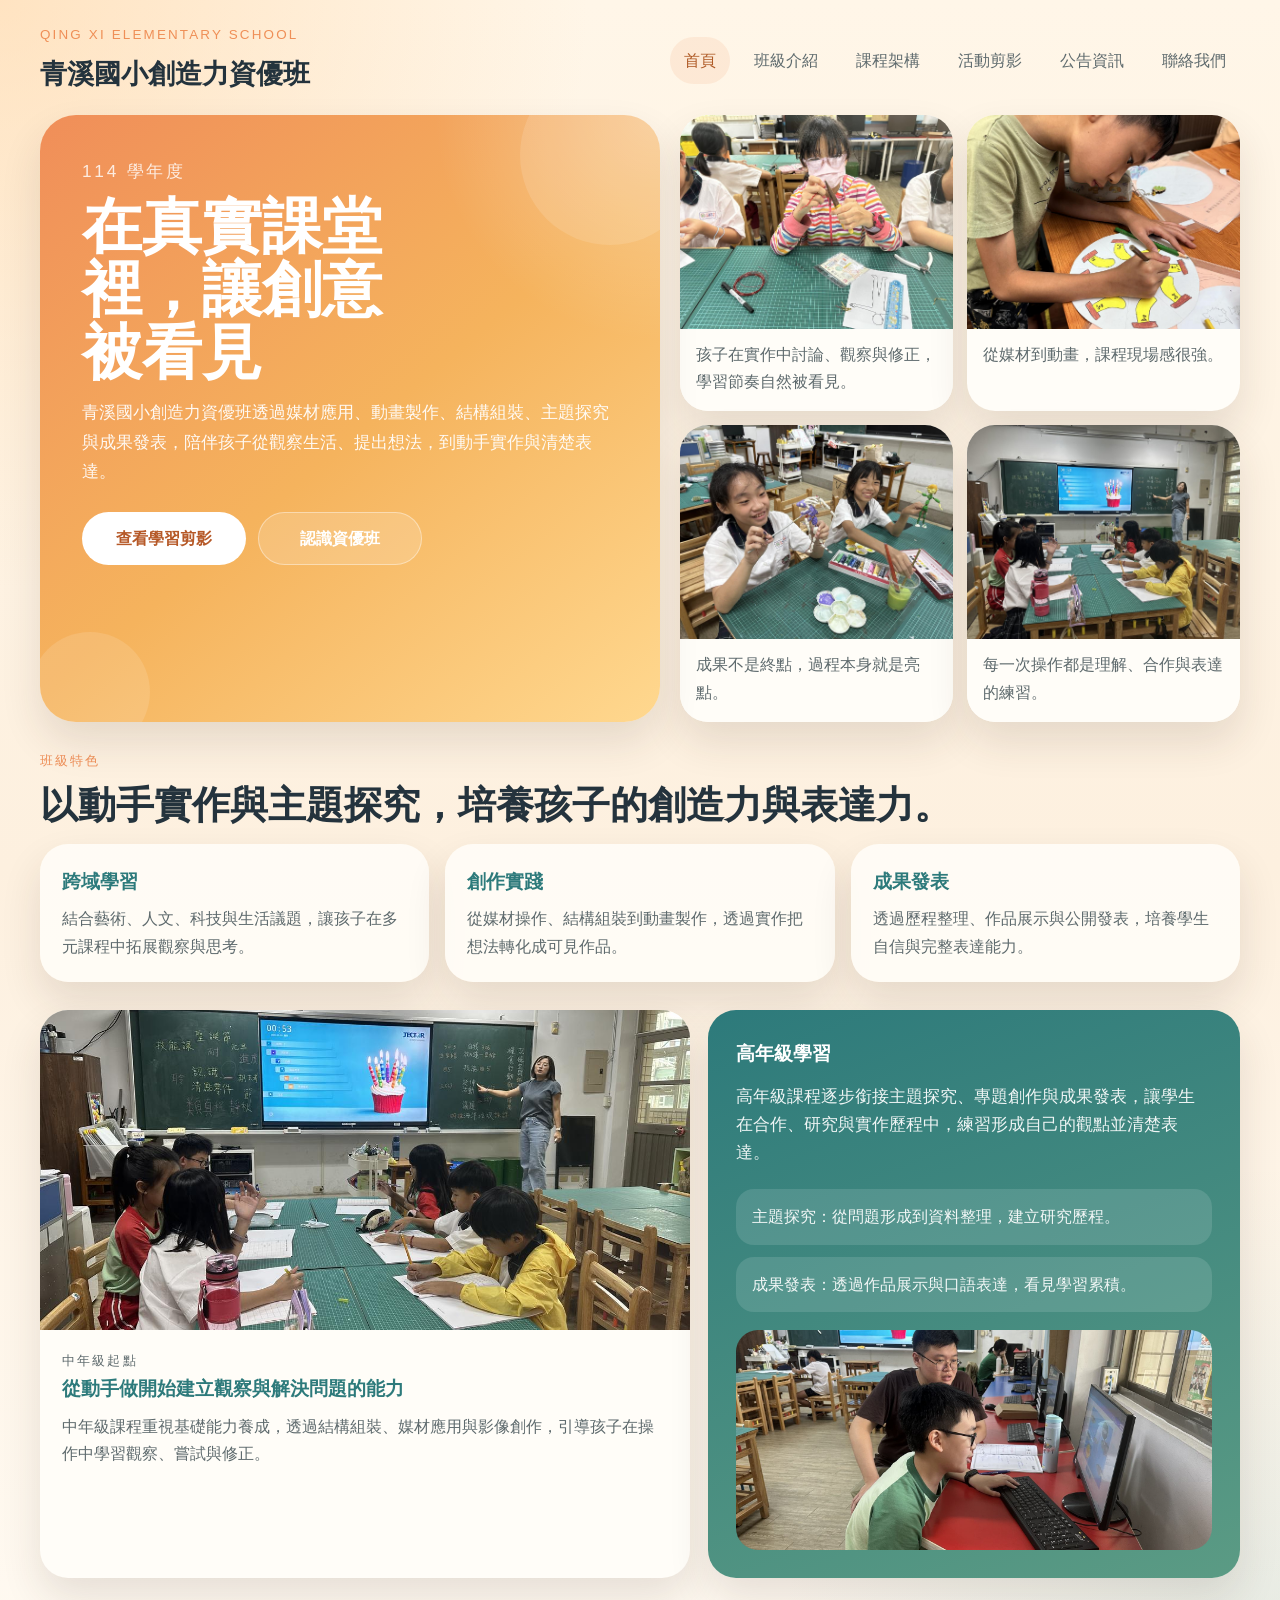
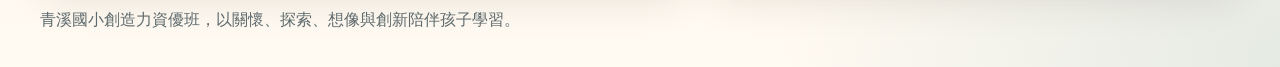
==== index.html @ 67974e44 "Add files via upload" ====
<!DOCTYPE html>
<html lang="zh-Hant">
<head>
  <meta charset="UTF-8">
  <meta name="viewport" content="width=device-width, initial-scale=1.0">
  <title>青溪國小創造力資優班</title>
  <style>
    :root {
      --cream: #fff7ec;
      --peach: #ffd7a8;
      --melon: #ef8f57;
      --teal: #2d7a7b;
      --leaf: #6d915e;
      --ink: #24333d;
      --muted: #5e6a6d;
      --paper: #fffdf8;
      --shadow: 0 20px 40px rgba(55, 45, 32, 0.12);
      --radius: 30px;
    }

    * { box-sizing: border-box; }
    body {
      margin: 0;
      background:
        radial-gradient(circle at top left, rgba(255, 215, 168, 0.6), transparent 28%),
        radial-gradient(circle at bottom right, rgba(45, 122, 123, 0.12), transparent 24%),
        linear-gradient(180deg, #fff6e8, #fdf0df 52%, #fffaf2);
      color: var(--ink);
      font-family: "Microsoft JhengHei", "PingFang TC", sans-serif;
      line-height: 1.7;
    }

    a { color: inherit; text-decoration: none; }
    .wrap { width: min(1200px, calc(100% - 30px)); margin: 0 auto; }

    .site-header, .site-footer { width: min(1200px, calc(100% - 30px)); margin: 0 auto; }
    .site-header {
      display: flex;
      justify-content: space-between;
      align-items: center;
      gap: 24px;
      padding: 24px 0 18px;
    }

    .brand-block { display: grid; gap: 4px; }
    .eyebrow {
      margin: 0;
      font-size: 0.84rem;
      letter-spacing: 0.16em;
      color: var(--melon);
      text-transform: uppercase;
    }
    .brand {
      font-family: "Microsoft JhengHei", "PingFang TC", sans-serif;
      font-size: 1.7rem;
      font-weight: 800;
    }

    .site-nav {
      display: flex;
      flex-wrap: wrap;
      gap: 10px;
      justify-content: flex-end;
    }
    .site-nav a {
      padding: 10px 14px;
      border-radius: 999px;
      color: var(--muted);
    }
    .site-nav a.active,
    .site-nav a:hover {
      background: rgba(239, 143, 87, 0.12);
      color: #af5a26;
    }

    .hero {
      display: grid;
      grid-template-columns: 1.05fr 0.95fr;
      gap: 20px;
      margin-bottom: 28px;
      align-items: stretch;
    }

    .hero-copy {
      padding: 42px;
      border-radius: 36px;
      background:
        radial-gradient(circle at top right, rgba(255,255,255,0.34), transparent 26%),
        linear-gradient(140deg, #f08e59, #f5b35d 52%, #ffd88f);
      color: #fff;
      box-shadow: var(--shadow);
      position: relative;
      overflow: hidden;
    }

    .hero-copy::before,
    .hero-copy::after {
      content: "";
      position: absolute;
      border-radius: 50%;
      background: rgba(255, 255, 255, 0.12);
    }

    .hero-copy::before {
      width: 180px;
      height: 180px;
      top: -50px;
      right: -40px;
    }

    .hero-copy::after {
      width: 120px;
      height: 120px;
      bottom: -30px;
      left: -10px;
    }

    .hero-copy .eyebrow { color: rgba(255,255,255,0.82); }
    .hero-copy h1 {
      margin: 10px 0 14px;
      font-size: clamp(2.4rem, 4.7vw, 4.6rem);
      line-height: 1.04;
      max-width: 9ch;
    }

    .hero-copy p {
      margin: 0;
      max-width: 620px;
      color: rgba(255,255,255,0.92);
      font-size: 1.08rem;
    }

    .hero-actions {
      display: flex;
      flex-wrap: wrap;
      gap: 12px;
      margin-top: 26px;
    }

    .button {
      display: inline-flex;
      align-items: center;
      justify-content: center;
      min-width: 164px;
      padding: 12px 18px;
      border-radius: 999px;
      font-weight: 800;
    }

    .button.primary { background: #fff; color: #b65928; }
    .button.secondary { background: rgba(255,255,255,0.16); color: #fff; border: 1px solid rgba(255,255,255,0.4); }

    .hero-collage {
      display: grid;
      grid-template-columns: repeat(2, minmax(0, 1fr));
      gap: 14px;
    }

    .hero-collage figure,
    .story-card,
    .snapshot-card,
    .quote-card {
      margin: 0;
      border-radius: 28px;
      background: var(--paper);
      box-shadow: var(--shadow);
      overflow: hidden;
    }

    .hero-collage img {
      width: 100%;
      height: 214px;
      object-fit: cover;
      display: block;
    }

    .hero-collage figcaption {
      padding: 12px 16px 16px;
      color: var(--muted);
      background: #fffdf8;
    }

    .section { margin-bottom: 28px; }
    .section-head { margin-bottom: 18px; }
    .section-head h2 {
      margin: 10px 0 0;
      font-size: clamp(1.9rem, 3vw, 3.1rem);
      line-height: 1.12;
    }

    .story-grid {
      display: grid;
      grid-template-columns: 1fr 1fr 1fr;
      gap: 16px;
    }

    .story-card {
      padding: 22px;
      background: rgba(255, 253, 248, 0.9);
    }

    .story-card h3,
    .snapshot-card h3 {
      margin: 0 0 8px;
      color: var(--teal);
    }
    .story-card p,
    .snapshot-card p,
    .quote-card p { margin: 0; color: var(--muted); }

    .snapshot-layout {
      display: grid;
      grid-template-columns: 1.1fr 0.9fr;
      gap: 18px;
      align-items: stretch;
    }

    .snapshot-card {
      padding: 0;
      overflow: hidden;
    }

    .snapshot-card img {
      width: 100%;
      height: 320px;
      object-fit: cover;
      display: block;
    }

    .snapshot-card .copy {
      padding: 20px 22px 24px;
    }

    .quote-card {
      padding: 28px;
      background: linear-gradient(160deg, #2d7a7b, #5b9b84);
      color: #fff;
      align-self: stretch;
      display: flex;
      flex-direction: column;
      justify-content: space-between;
    }

    .quote-points {
      display: grid;
      gap: 12px;
      margin-top: 22px;
    }

    .quote-points span {
      display: block;
      padding: 14px 16px;
      border-radius: 18px;
      background: rgba(255, 255, 255, 0.12);
      color: rgba(255, 255, 255, 0.92);
    }

    .quote-card img {
      display: block;
      width: 100%;
      height: 220px;
      margin-top: 18px;
      border-radius: 22px;
      object-fit: cover;
      object-position: center 35%;
    }

    .quote-card p {
      color: rgba(255,255,255,0.92);
      font-size: 1.04rem;
    }

    .quote-card strong {
      display: block;
      margin-bottom: 12px;
      font-size: 1.2rem;
    }

    .site-footer {
      padding: 0 0 34px;
      color: var(--muted);
    }

    @media (max-width: 920px) {
      .hero, .story-grid, .snapshot-layout { grid-template-columns: 1fr; }
      .hero-collage { grid-template-columns: repeat(2, minmax(0, 1fr)); }
      .hero-copy { padding: 32px 26px; }
    }

    @media (max-width: 620px) {
      .hero-collage { grid-template-columns: 1fr; }
    }
  </style>
</head>
<body>
  <header class="site-header">
    <div class="brand-block">
      <p class="eyebrow">Qing Xi Elementary School</p>
      <a class="brand" href="index.html">青溪國小創造力資優班</a>
    </div>
    <nav class="site-nav">
      <a class="active" href="index.html">首頁</a>
      <a href="about.html">班級介紹</a>
      <a href="curriculum.html">課程架構</a>
      <a href="highlights.html">活動剪影</a>
      <a href="notices.html">公告資訊</a>
      <a href="contact.html">聯絡我們</a>
    </nav>
  </header>

  <main class="wrap">
    <section class="hero">
      <div class="hero-copy">
        <p class="eyebrow">114 學年度</p>
        <h1>在真實課堂裡，讓創意被看見</h1>
        <p>青溪國小創造力資優班透過媒材應用、動畫製作、結構組裝、主題探究與成果發表，陪伴孩子從觀察生活、提出想法，到動手實作與清楚表達。</p>
        <div class="hero-actions">
          <a class="button primary" href="highlights.html">查看學習剪影</a>
          <a class="button secondary" href="about.html">認識資優班</a>
        </div>
      </div>
      <div class="hero-collage">
        <figure>
          <img src="assets/img-people-making-web.jpg" alt="學生創作課堂">
          <figcaption>孩子在實作中討論、觀察與修正，學習節奏自然被看見。</figcaption>
        </figure>
        <figure>
          <img src="assets/img-animation-web.jpg" alt="動畫製作課程">
          <figcaption>從媒材到動畫，課程現場感很強。</figcaption>
        </figure>
        <figure>
          <img src="assets/img-painting-dolls-web.jpg" alt="人偶彩繪課程">
          <figcaption>成果不是終點，過程本身就是亮點。</figcaption>
        </figure>
        <figure>
          <img src="assets/img-structure-web.jpg" alt="結構組裝課程">
          <figcaption>每一次操作都是理解、合作與表達的練習。</figcaption>
        </figure>
      </div>
    </section>

    <section class="section">
      <div class="section-head">
        <p class="eyebrow">班級特色</p>
        <h2>以動手實作與主題探究，培養孩子的創造力與表達力。</h2>
      </div>
      <div class="story-grid">
        <article class="story-card">
          <h3>跨域學習</h3>
          <p>結合藝術、人文、科技與生活議題，讓孩子在多元課程中拓展觀察與思考。</p>
        </article>
        <article class="story-card">
          <h3>創作實踐</h3>
          <p>從媒材操作、結構組裝到動畫製作，透過實作把想法轉化成可見作品。</p>
        </article>
        <article class="story-card">
          <h3>成果發表</h3>
          <p>透過歷程整理、作品展示與公開發表，培養學生自信與完整表達能力。</p>
        </article>
      </div>
    </section>

    <section class="section">
      <div class="snapshot-layout">
        <article class="snapshot-card">
          <img src="assets/img-structure-web.jpg" alt="結構組裝學習現場" loading="lazy">
          <div class="copy">
            <p class="eyebrow">中年級起點</p>
            <h3>從動手做開始建立觀察與解決問題的能力</h3>
            <p>中年級課程重視基礎能力養成，透過結構組裝、媒材應用與影像創作，引導孩子在操作中學習觀察、嘗試與修正。</p>
          </div>
        </article>
        <article class="quote-card">
          <div>
            <strong>高年級學習</strong>
            <p>高年級課程逐步銜接主題探究、專題創作與成果發表，讓學生在合作、研究與實作歷程中，練習形成自己的觀點並清楚表達。</p>
          </div>
          <div class="quote-points">
            <span>主題探究：從問題形成到資料整理，建立研究歷程。</span>
            <span>成果發表：透過作品展示與口語表達，看見學習累積。</span>
          </div>
          <img src="assets/img-grad-project.jpg" alt="高年級專題學習紀錄" loading="lazy">
        </article>
      </div>
    </section>
  </main>

  <footer class="site-footer">
    青溪國小創造力資優班，以關懷、探索、想像與創新陪伴孩子學習。
  </footer>
</body>
</html>
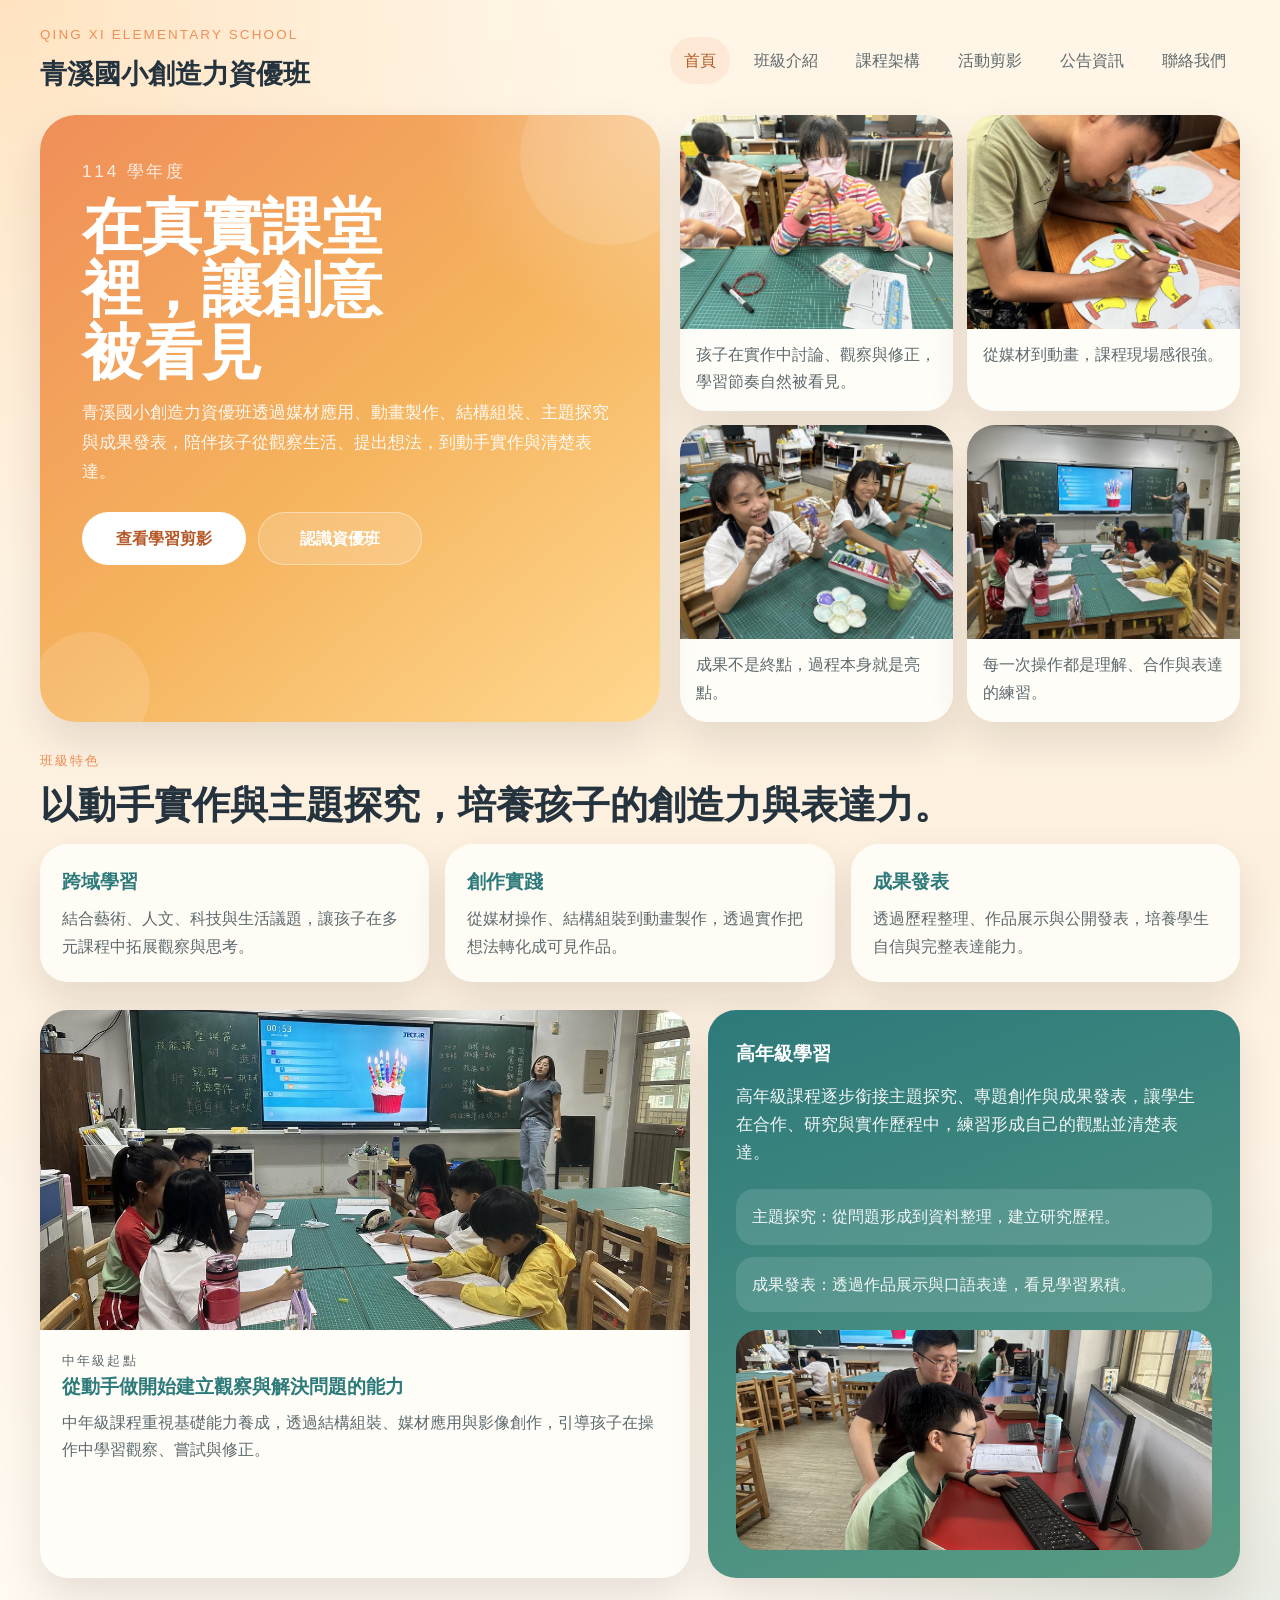
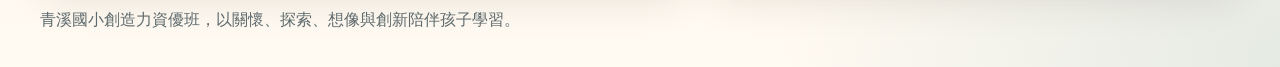
==== commit fa889b29: "Add files via upload" ====
--- a/index.html
+++ b/index.html
@@ -231,6 +231,12 @@
       padding: 20px 22px 24px;
     }
 
+    .snapshot-card h3 {
+      font-size: 1.2rem;
+      font-weight: 800;
+      line-height: 1.45;
+    }
+
     .quote-card {
       padding: 28px;
       background: linear-gradient(160deg, #2d7a7b, #5b9b84);
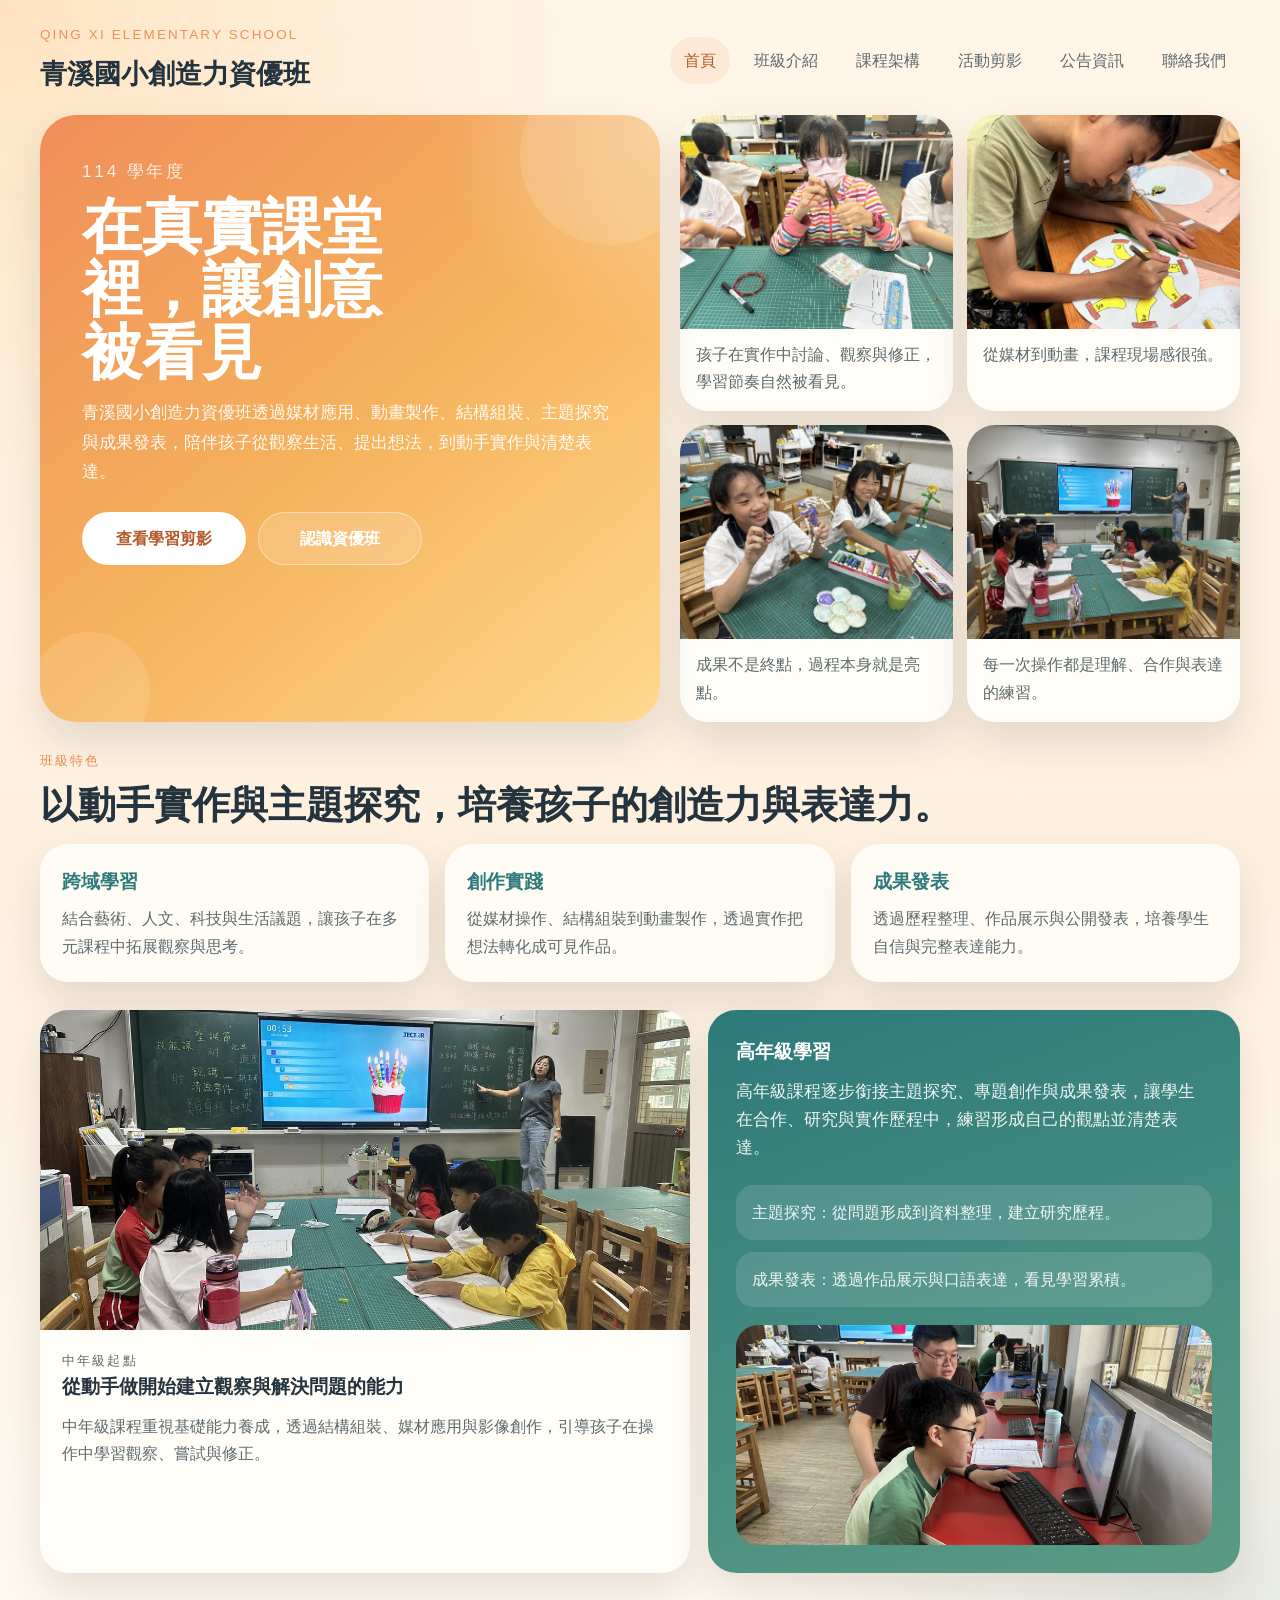
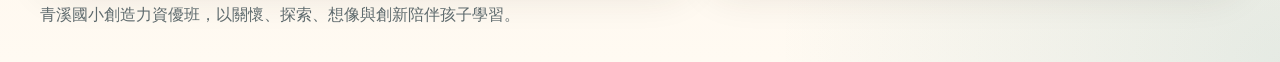
==== commit 3aae7842: "Add files via upload" ====
--- a/index.html
+++ b/index.html
@@ -231,7 +231,11 @@
       padding: 20px 22px 24px;
     }
 
-    .snapshot-card h3 {
+    .card-heading,
+    .snapshot-card h3,
+    .quote-card strong {
+      display: block;
+      margin: 0 0 12px;
       font-size: 1.2rem;
       font-weight: 800;
       line-height: 1.45;
@@ -372,13 +376,13 @@
           <img src="assets/img-structure-web.jpg" alt="結構組裝學習現場" loading="lazy">
           <div class="copy">
             <p class="eyebrow">中年級起點</p>
-            <h3>從動手做開始建立觀察與解決問題的能力</h3>
+            <strong class="card-heading">從動手做開始建立觀察與解決問題的能力</strong>
             <p>中年級課程重視基礎能力養成，透過結構組裝、媒材應用與影像創作，引導孩子在操作中學習觀察、嘗試與修正。</p>
           </div>
         </article>
         <article class="quote-card">
           <div>
-            <strong>高年級學習</strong>
+            <strong class="card-heading">高年級學習</strong>
             <p>高年級課程逐步銜接主題探究、專題創作與成果發表，讓學生在合作、研究與實作歷程中，練習形成自己的觀點並清楚表達。</p>
           </div>
           <div class="quote-points">
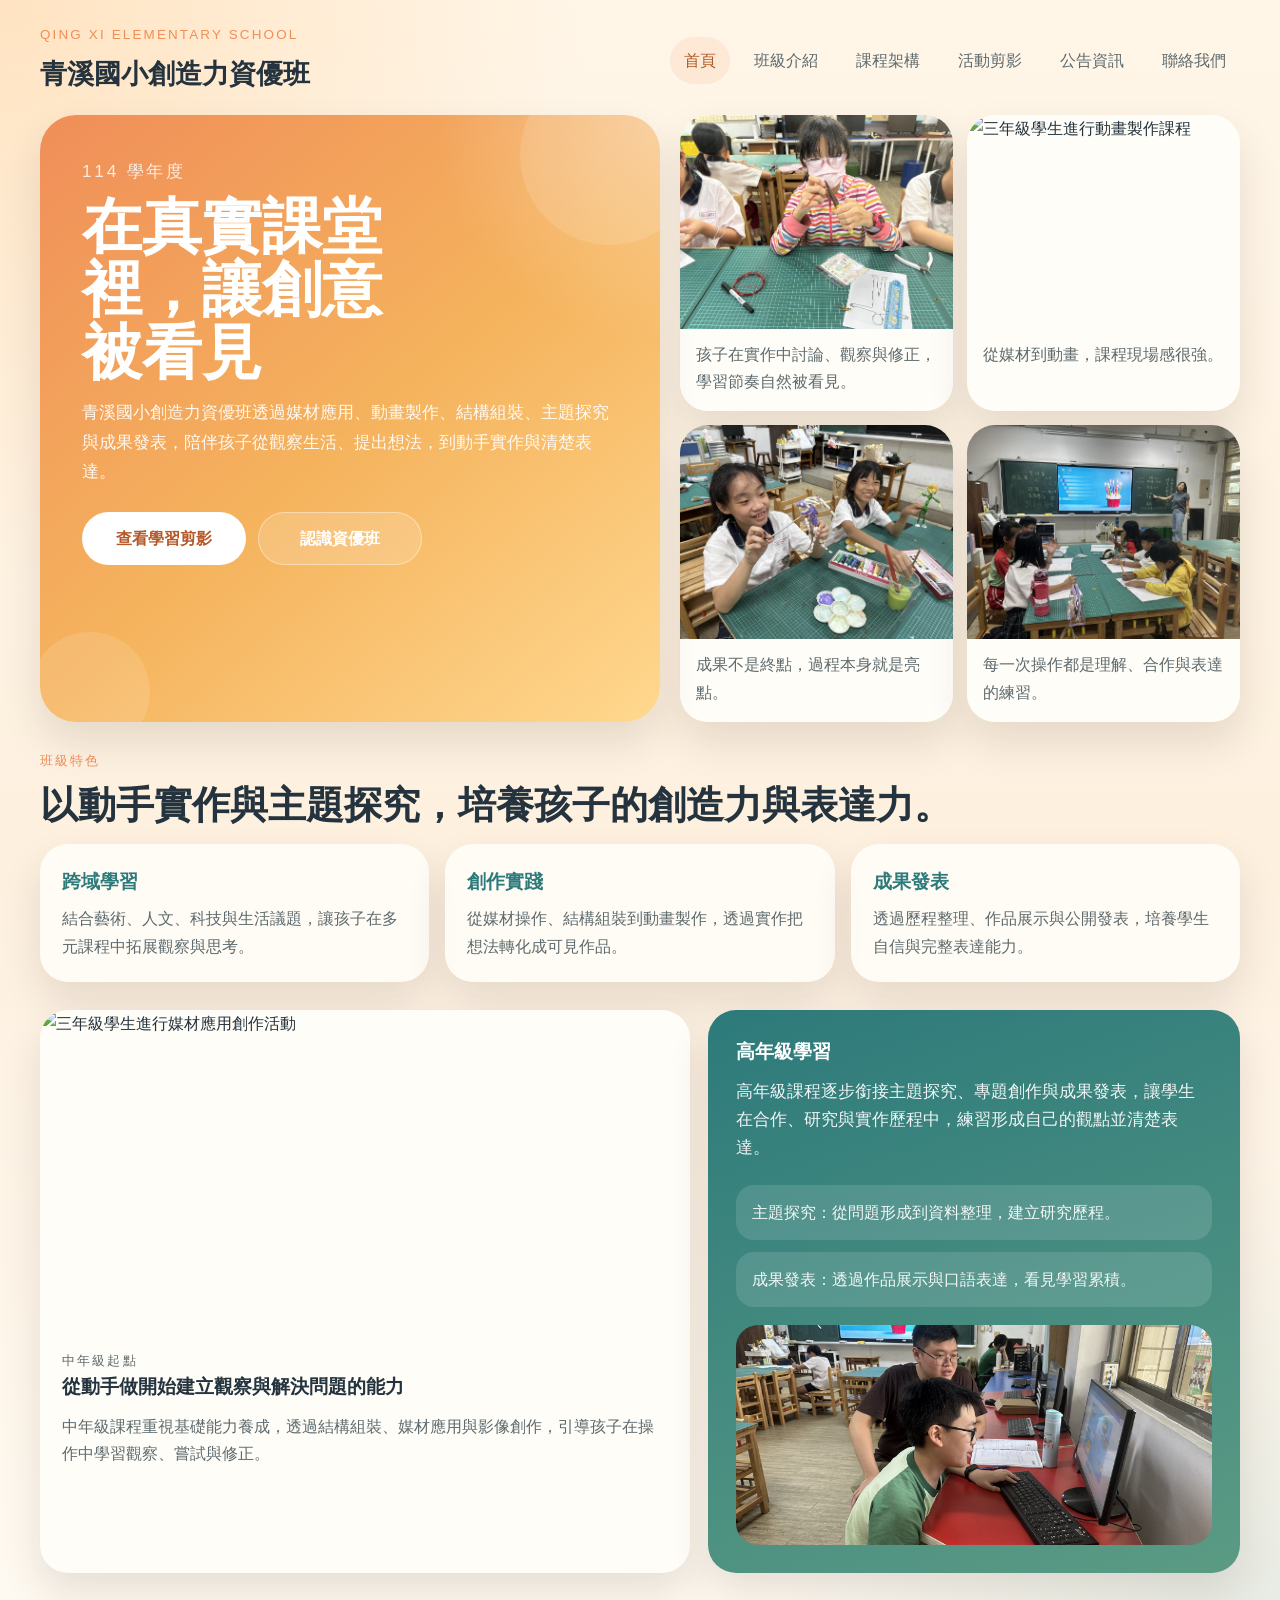
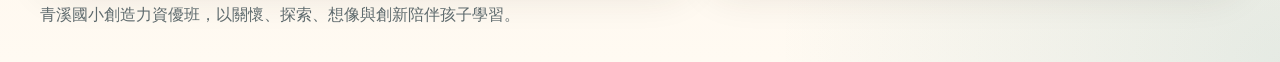
==== commit 32a01ab2: "Add files via upload" ====
--- a/index.html
+++ b/index.html
@@ -335,7 +335,11 @@
           <figcaption>孩子在實作中討論、觀察與修正，學習節奏自然被看見。</figcaption>
         </figure>
         <figure>
-          <img src="assets/img-animation-web.jpg" alt="動畫製作課程">
+          <img
+            src="assets/img-animation-random-1.jpg"
+            alt="三年級學生進行動畫製作課程"
+            data-random-group="animation"
+          >
           <figcaption>從媒材到動畫，課程現場感很強。</figcaption>
         </figure>
         <figure>
@@ -373,7 +377,12 @@
     <section class="section">
       <div class="snapshot-layout">
         <article class="snapshot-card">
-          <img src="assets/img-structure-web.jpg" alt="結構組裝學習現場" loading="lazy">
+          <img
+            src="assets/img-media-random-1.jpg"
+            alt="三年級學生進行媒材應用創作活動"
+            data-random-group="media"
+            loading="lazy"
+          >
           <div class="copy">
             <p class="eyebrow">中年級起點</p>
             <strong class="card-heading">從動手做開始建立觀察與解決問題的能力</strong>
@@ -398,5 +407,6 @@
   <footer class="site-footer">
     青溪國小創造力資優班，以關懷、探索、想像與創新陪伴孩子學習。
   </footer>
+  <script src="assets/random-images.js"></script>
 </body>
 </html>
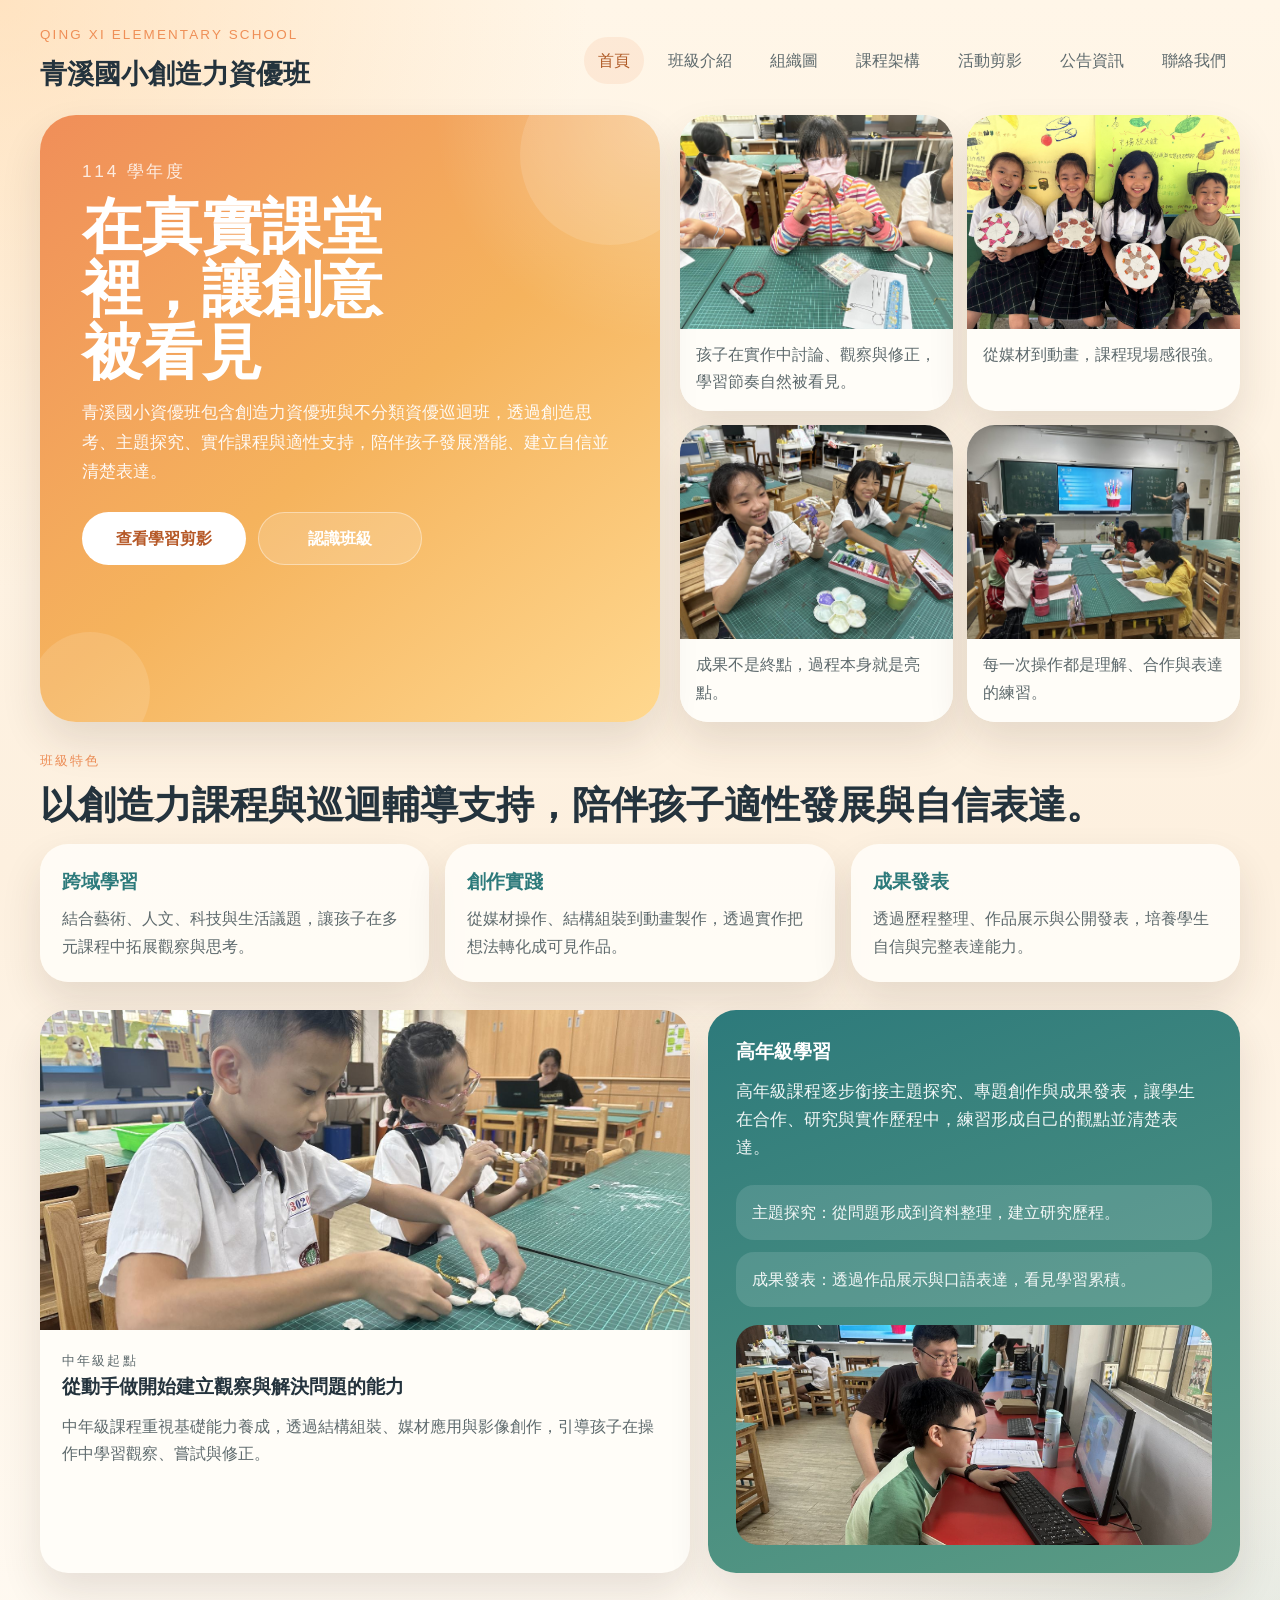
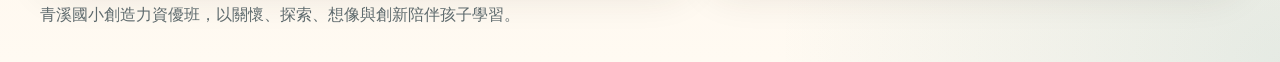
==== commit f3428079: "Add files via upload" ====
--- a/index.html
+++ b/index.html
@@ -311,6 +311,7 @@
     <nav class="site-nav">
       <a class="active" href="index.html">首頁</a>
       <a href="about.html">班級介紹</a>
+      <a href="organization.html">組織圖</a>
       <a href="curriculum.html">課程架構</a>
       <a href="highlights.html">活動剪影</a>
       <a href="notices.html">公告資訊</a>
@@ -323,10 +324,10 @@
       <div class="hero-copy">
         <p class="eyebrow">114 學年度</p>
         <h1>在真實課堂裡，讓創意被看見</h1>
-        <p>青溪國小創造力資優班透過媒材應用、動畫製作、結構組裝、主題探究與成果發表，陪伴孩子從觀察生活、提出想法，到動手實作與清楚表達。</p>
+        <p>青溪國小資優班包含創造力資優班與不分類資優巡迴班，透過創造思考、主題探究、實作課程與適性支持，陪伴孩子發展潛能、建立自信並清楚表達。</p>
         <div class="hero-actions">
           <a class="button primary" href="highlights.html">查看學習剪影</a>
-          <a class="button secondary" href="about.html">認識資優班</a>
+          <a class="button secondary" href="about.html">認識班級</a>
         </div>
       </div>
       <div class="hero-collage">
@@ -356,7 +357,7 @@
     <section class="section">
       <div class="section-head">
         <p class="eyebrow">班級特色</p>
-        <h2>以動手實作與主題探究，培養孩子的創造力與表達力。</h2>
+        <h2>以創造力課程與巡迴輔導支持，陪伴孩子適性發展與自信表達。</h2>
       </div>
       <div class="story-grid">
         <article class="story-card">
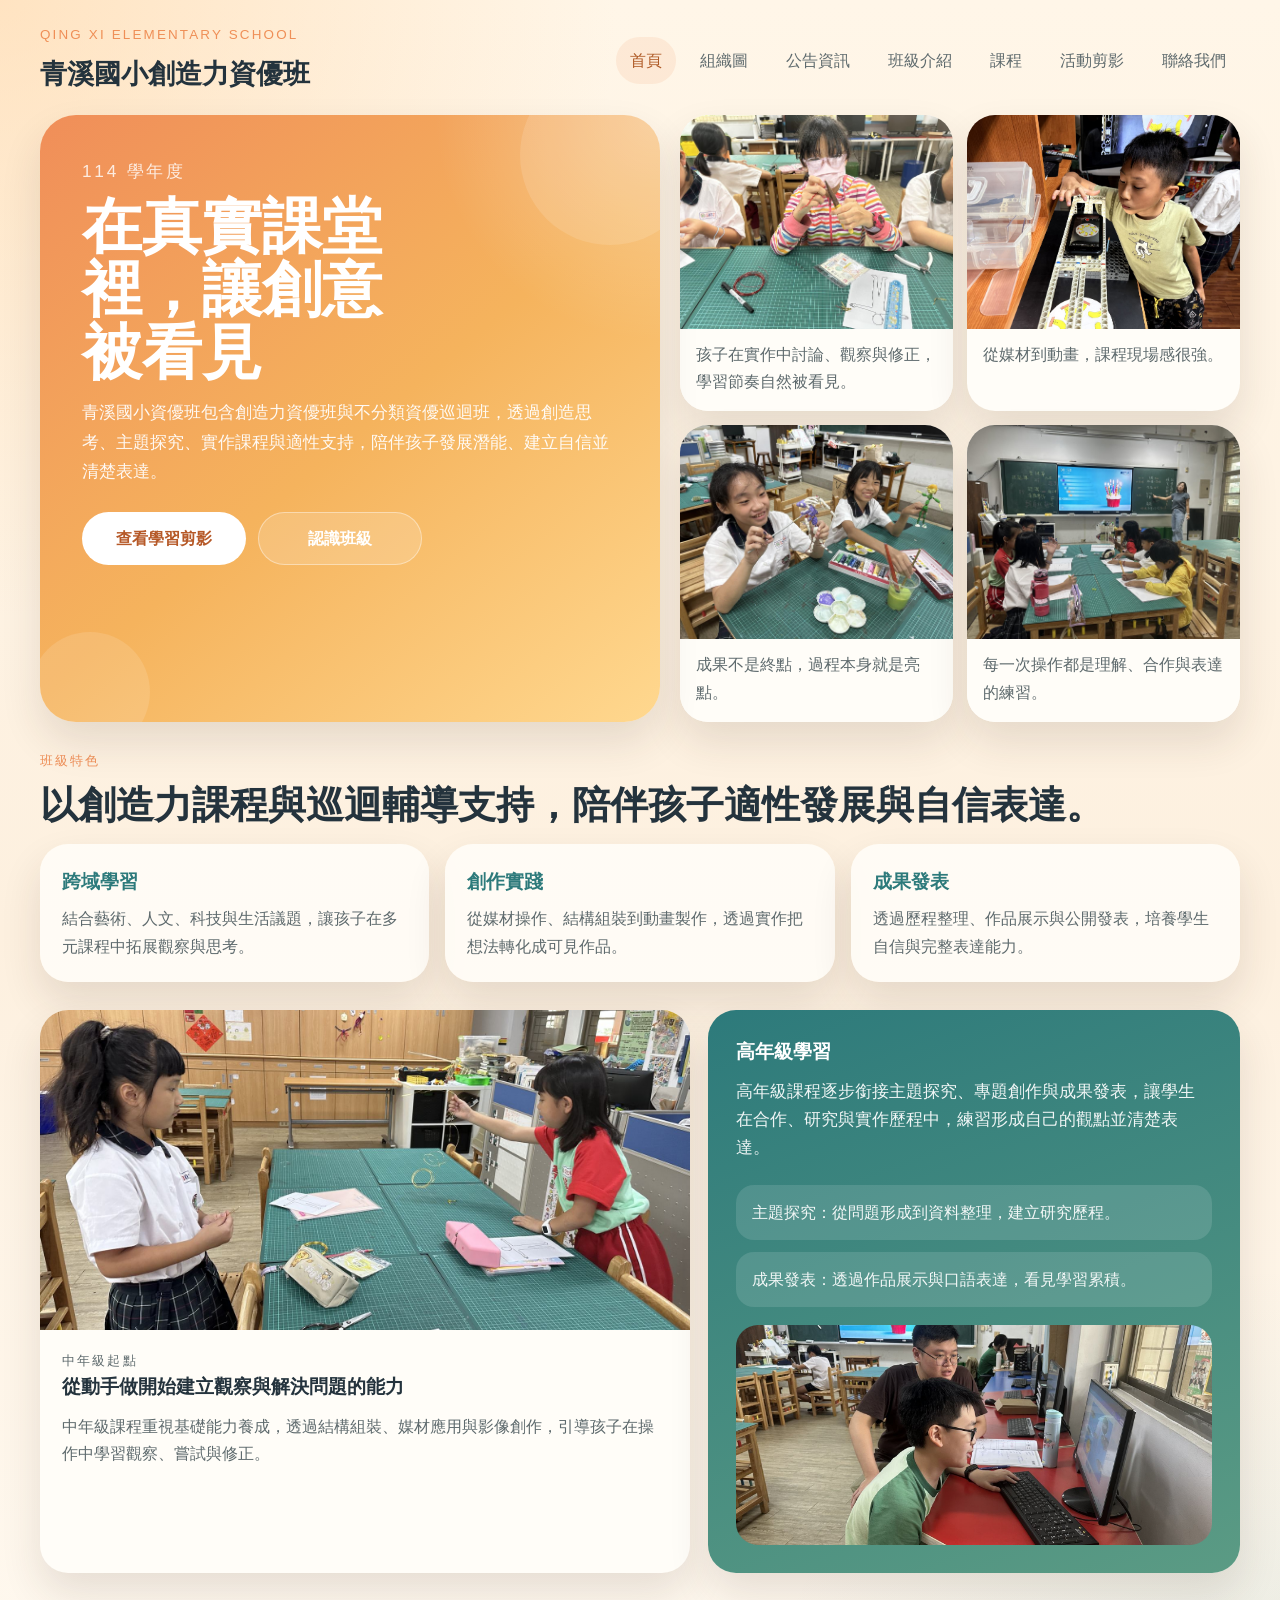
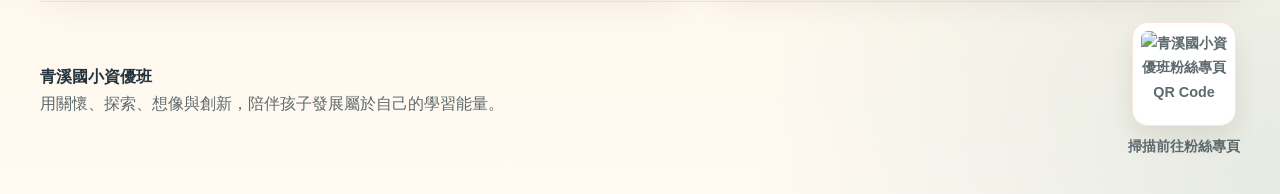
==== commit 3153bd22: "Add files via upload" ====
--- a/index.html
+++ b/index.html
@@ -287,14 +287,53 @@
     }
 
     .site-footer {
-      padding: 0 0 34px;
+      display: flex;
+      align-items: center;
+      justify-content: space-between;
+      gap: 20px;
+      padding: 20px 0 36px;
       color: var(--muted);
+      border-top: 1px solid rgba(239, 143, 87, 0.18);
+      margin-top: 4px;
+    }
+
+    .footer-title {
+      margin: 0 0 6px;
+      color: var(--ink);
+      font-weight: 800;
+    }
+
+    .site-footer p {
+      margin: 0;
+    }
+
+    .footer-qr {
+      display: grid;
+      justify-items: center;
+      gap: 8px;
+      flex: 0 0 auto;
+      color: var(--forest);
+      font-size: 0.9rem;
+      font-weight: 700;
+      text-align: center;
+    }
+
+    .footer-qr img {
+      width: 104px;
+      height: 104px;
+      padding: 8px;
+      border-radius: 16px;
+      background: #fff;
+      border: 1px solid rgba(239, 143, 87, 0.22);
+      box-shadow: 0 12px 24px rgba(55, 45, 32, 0.1);
     }
 
     @media (max-width: 920px) {
       .hero, .story-grid, .snapshot-layout { grid-template-columns: 1fr; }
       .hero-collage { grid-template-columns: repeat(2, minmax(0, 1fr)); }
       .hero-copy { padding: 32px 26px; }
+      .site-footer { flex-direction: column; align-items: flex-start; }
+      .footer-qr { justify-items: start; text-align: left; }
     }
 
     @media (max-width: 620px) {
@@ -310,11 +349,11 @@
     </div>
     <nav class="site-nav">
       <a class="active" href="index.html">首頁</a>
+      <a href="organization.html">組織圖</a>
+      <a href="notices.html">公告資訊</a>
       <a href="about.html">班級介紹</a>
-      <a href="organization.html">組織圖</a>
-      <a href="curriculum.html">課程架構</a>
+      <a href="curriculum.html">課程</a>
       <a href="highlights.html">活動剪影</a>
-      <a href="notices.html">公告資訊</a>
       <a href="contact.html">聯絡我們</a>
     </nav>
   </header>
@@ -406,7 +445,14 @@
   </main>
 
   <footer class="site-footer">
-    青溪國小創造力資優班，以關懷、探索、想像與創新陪伴孩子學習。
+    <div>
+      <p class="footer-title">青溪國小資優班</p>
+      <p>用關懷、探索、想像與創新，陪伴孩子發展屬於自己的學習能量。</p>
+    </div>
+    <div class="footer-qr">
+      <img src="assets/fan-page-qr.png" alt="青溪國小資優班粉絲專頁 QR Code">
+      <p>掃描前往粉絲專頁</p>
+    </div>
   </footer>
   <script src="assets/random-images.js"></script>
 </body>
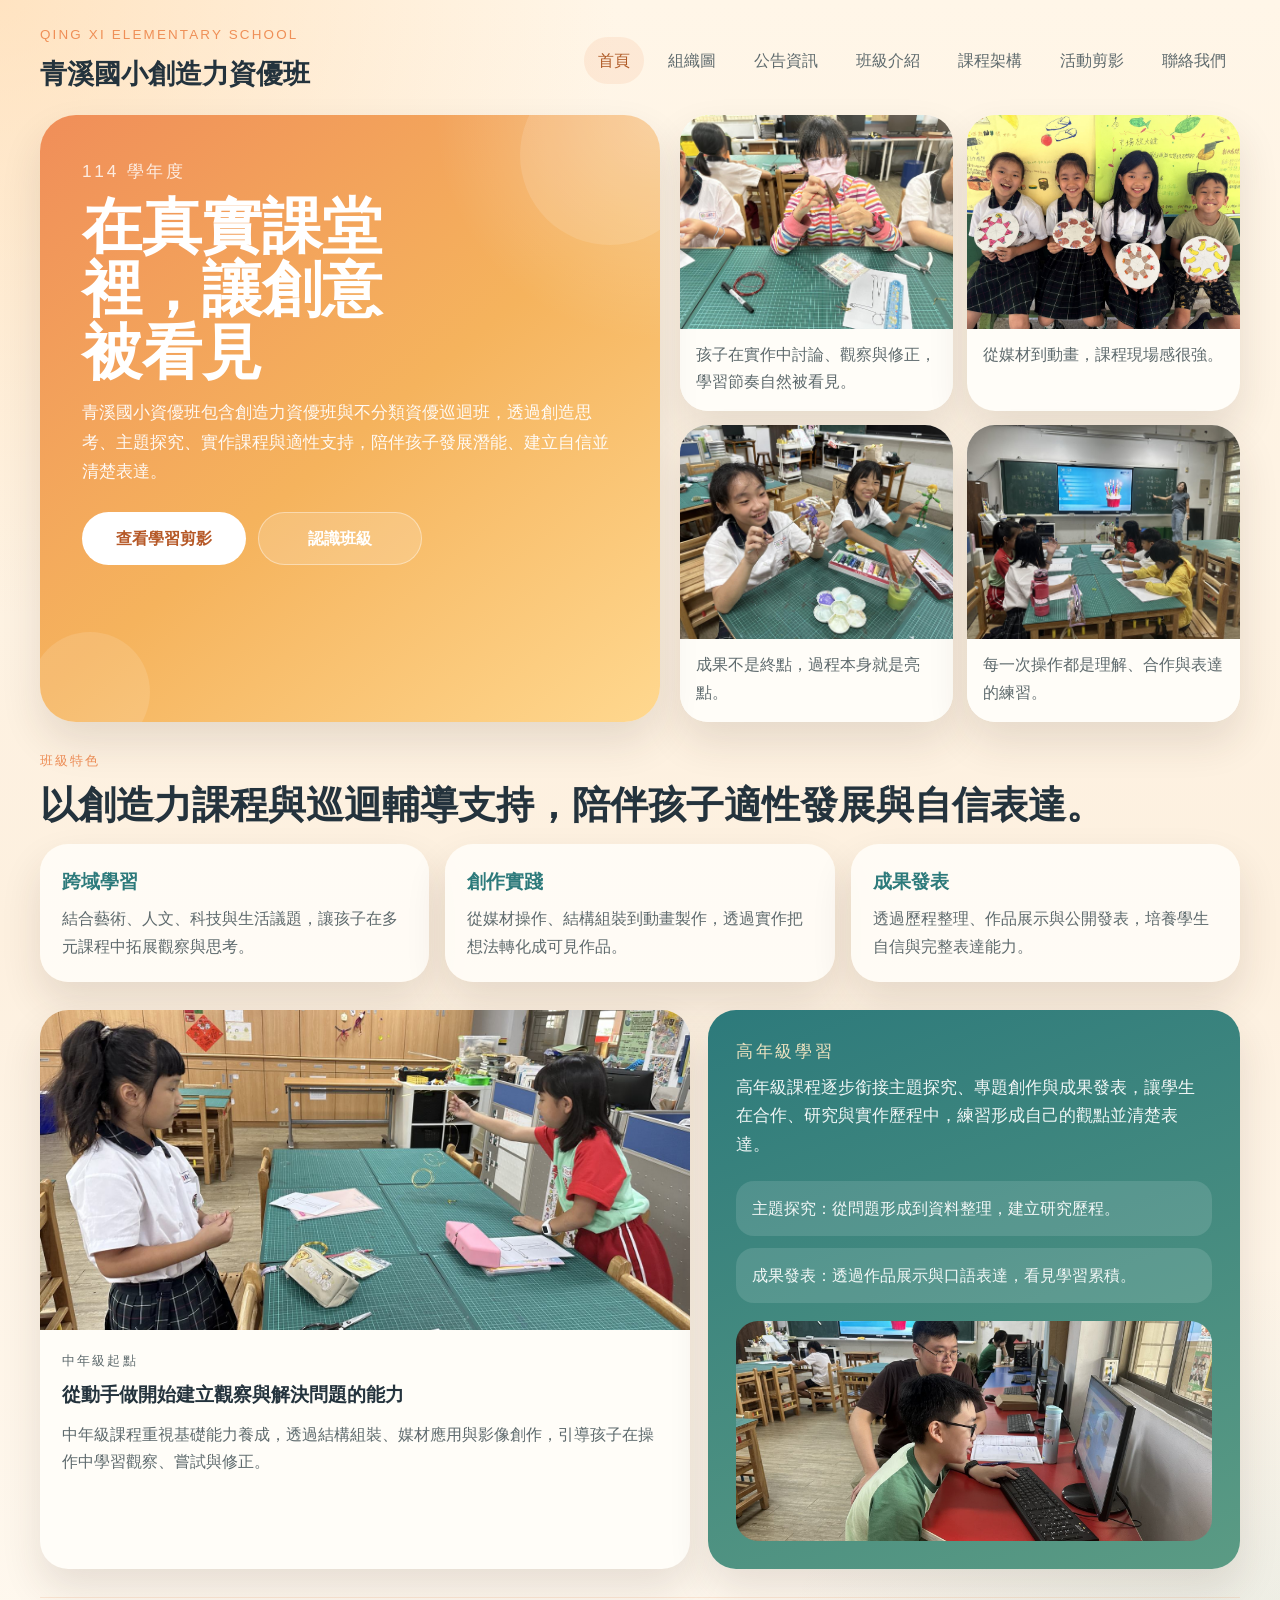
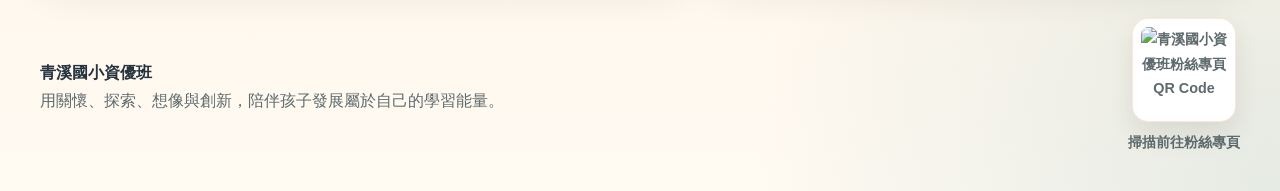
==== commit 0d5146d9: "Add files via upload" ====
--- a/index.html
+++ b/index.html
@@ -231,6 +231,14 @@
       padding: 20px 22px 24px;
     }
 
+    .snapshot-layout .eyebrow {
+      margin: 0 0 8px;
+    }
+
+    .quote-card .eyebrow {
+      color: rgba(255, 236, 199, 0.92);
+    }
+
     .card-heading,
     .snapshot-card h3,
     .quote-card strong {
@@ -352,7 +360,7 @@
       <a href="organization.html">組織圖</a>
       <a href="notices.html">公告資訊</a>
       <a href="about.html">班級介紹</a>
-      <a href="curriculum.html">課程</a>
+      <a href="curriculum.html">課程架構</a>
       <a href="highlights.html">活動剪影</a>
       <a href="contact.html">聯絡我們</a>
     </nav>
@@ -431,7 +439,7 @@
         </article>
         <article class="quote-card">
           <div>
-            <strong class="card-heading">高年級學習</strong>
+            <p class="eyebrow">高年級學習</p>
             <p>高年級課程逐步銜接主題探究、專題創作與成果發表，讓學生在合作、研究與實作歷程中，練習形成自己的觀點並清楚表達。</p>
           </div>
           <div class="quote-points">
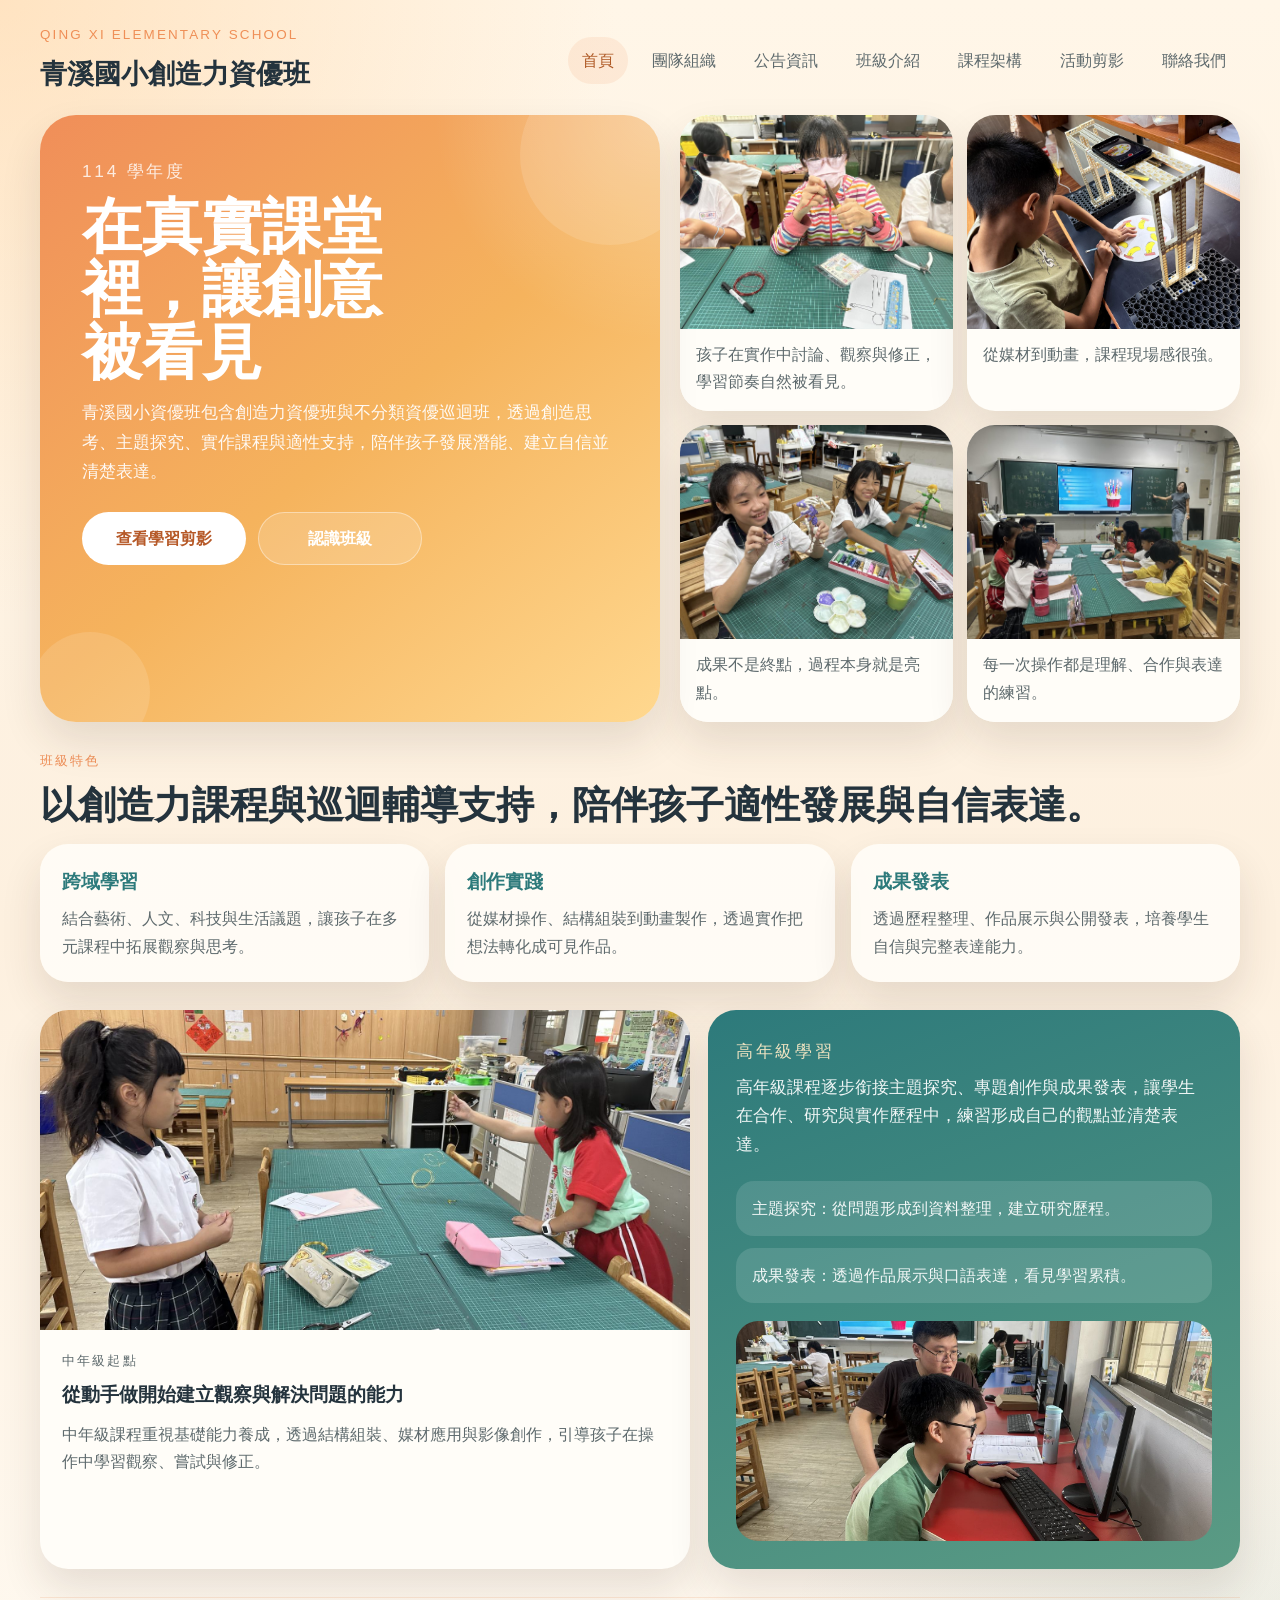
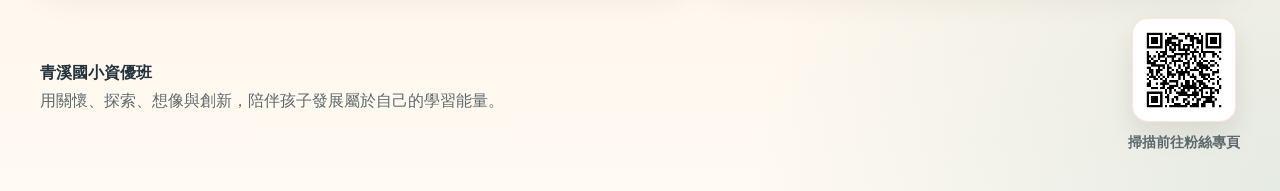
==== commit b9667f9f: "Add files via upload" ====
--- a/index.html
+++ b/index.html
@@ -357,7 +357,7 @@
     </div>
     <nav class="site-nav">
       <a class="active" href="index.html">首頁</a>
-      <a href="organization.html">組織圖</a>
+      <a href="organization.html">團隊組織</a>
       <a href="notices.html">公告資訊</a>
       <a href="about.html">班級介紹</a>
       <a href="curriculum.html">課程架構</a>
